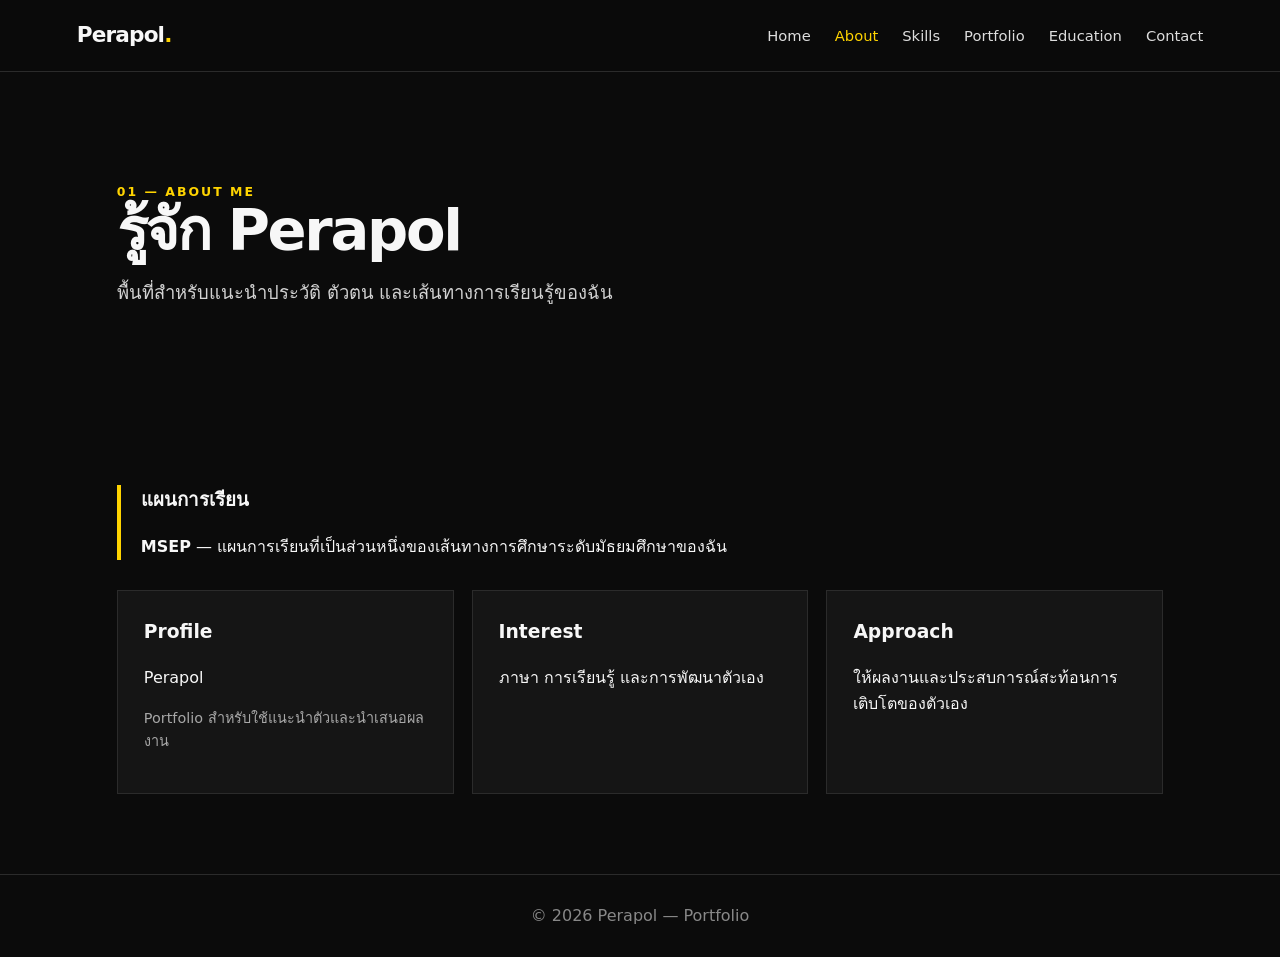
==== about.html @ 195ee894 "Add files via upload" ====
<!doctype html>
<html lang="th">
<head>
<meta charset="utf-8">
<meta name="viewport" content="width=device-width,initial-scale=1">
<title>About — Perapol</title>
<link rel="stylesheet" href="style.css">
</head>
<body>
<header class="nav">
  <a class="brand" href="index.html">Perapol<span>.</span></a>
  <button class="menu" onclick="document.querySelector('.navlinks').classList.toggle('open')">☰</button>
  <nav class="navlinks"><a class="" href="index.html">Home</a>
<a class="active" href="about.html">About</a>
<a class="" href="skills.html">Skills</a>
<a class="" href="portfolio.html">Portfolio</a>
<a class="" href="education.html">Education</a>
<a class="" href="contact.html">Contact</a></nav>
</header>
<main>
<section class="pagehead">
  <div class="kicker">01 — About Me</div>
  <h2>รู้จัก Perapol</h2>
  <p class="lead">พื้นที่สำหรับแนะนำประวัติ ตัวตน และเส้นทางการเรียนรู้ของฉัน</p>
</section>
<section class="section">
  <div class="feature">
    <h3>แผนการเรียน</h3>
    <p><strong>MSEP</strong> — แผนการเรียนที่เป็นส่วนหนึ่งของเส้นทางการศึกษาระดับมัธยมศึกษาของฉัน</p>
  </div>
  <div class="grid" style="margin-top:30px">
    <div class="card"><h3>Profile</h3><p>Perapol</p><p class="meta">Portfolio สำหรับใช้แนะนำตัวและนำเสนอผลงาน</p></div>
    <div class="card"><h3>Interest</h3><p>ภาษา การเรียนรู้ และการพัฒนาตัวเอง</p></div>
    <div class="card"><h3>Approach</h3><p>ให้ผลงานและประสบการณ์สะท้อนการเติบโตของตัวเอง</p></div>
  </div>
</section>
</main>
<footer class="footer">© 2026 Perapol — Portfolio</footer>
<script src="script.js"></script>
</body>
</html>
---- style.css ----
:root{
  --yellow:#ffd400;
  --black:#0b0b0b;
  --dark:#151515;
  --gray:#a7a7a7;
  --white:#f7f7f7;
  --line:#2b2b2b;
}
*{box-sizing:border-box}
html{scroll-behavior:smooth}
body{
  margin:0;
  background:var(--black);
  color:var(--white);
  font-family:Inter,system-ui,-apple-system,BlinkMacSystemFont,"Segoe UI",sans-serif;
  line-height:1.6;
}
a{color:inherit;text-decoration:none}
.nav{
  position:sticky;top:0;z-index:50;
  display:flex;align-items:center;justify-content:space-between;
  padding:18px 6vw;
  background:rgba(11,11,11,.94);
  backdrop-filter:blur(12px);
  border-bottom:1px solid var(--line);
}
.brand{font-weight:900;font-size:1.35rem;letter-spacing:-.04em}
.brand span{color:var(--yellow)}
.navlinks{display:flex;gap:24px;flex-wrap:wrap}
.navlinks a{font-size:.92rem;color:#ddd;transition:.2s}
.navlinks a:hover,.navlinks a.active{color:var(--yellow)}
.menu{display:none;background:none;border:1px solid var(--line);color:white;padding:8px 10px}
.hero,.pagehead{padding:110px 6vw 80px;max-width:1200px;margin:auto}
.hero{min-height:72vh;display:grid;place-items:center}
.kicker{color:var(--yellow);font-weight:800;letter-spacing:.16em;text-transform:uppercase;font-size:.78rem}
h1{font-size:clamp(3rem,9vw,7rem);line-height:.95;margin:16px 0;font-weight:950;letter-spacing:-.065em}
h2{font-size:clamp(2rem,5vw,3.6rem);line-height:1;margin:0 0 18px;letter-spacing:-.04em}
h3{margin-top:0}
.lead{font-size:1.15rem;color:#d2d2d2;max-width:700px}
.btns{display:flex;gap:12px;flex-wrap:wrap;margin-top:30px}
.btn{
  display:inline-flex;padding:12px 18px;border:1px solid var(--yellow);
  font-weight:800;transition:.2s
}
.btn.primary{background:var(--yellow);color:var(--black)}
.btn:hover{transform:translateY(-2px)}
.section{padding:80px 6vw;max-width:1200px;margin:auto}
.grid{display:grid;grid-template-columns:repeat(3,1fr);gap:18px}
.card{
  background:var(--dark);border:1px solid var(--line);padding:26px;
  transition:.2s
}
.card:hover{border-color:#666;transform:translateY(-3px)}
.card strong{color:var(--yellow)}
.meta{color:var(--gray);font-size:.9rem}
.tags{display:flex;gap:8px;flex-wrap:wrap;margin-top:16px}
.tag{border:1px solid #444;padding:5px 9px;font-size:.8rem;color:#ddd}
.feature{border-left:4px solid var(--yellow);padding-left:20px}
.footer{border-top:1px solid var(--line);padding:28px 6vw;color:#888;text-align:center}
.list{display:grid;gap:14px}
.list .item{padding:20px;background:var(--dark);border:1px solid var(--line)}
.number{color:var(--yellow);font-weight:900;margin-right:10px}
@media(max-width:760px){
 .nav{padding:15px 5vw}
 .menu{display:block}
 .navlinks{display:none;position:absolute;left:0;right:0;top:65px;background:var(--black);padding:20px 5vw;border-bottom:1px solid var(--line)}
 .navlinks.open{display:grid}
 .hero,.pagehead{padding:80px 5vw 55px}
 .section{padding:55px 5vw}
 .grid{grid-template-columns:1fr}
}
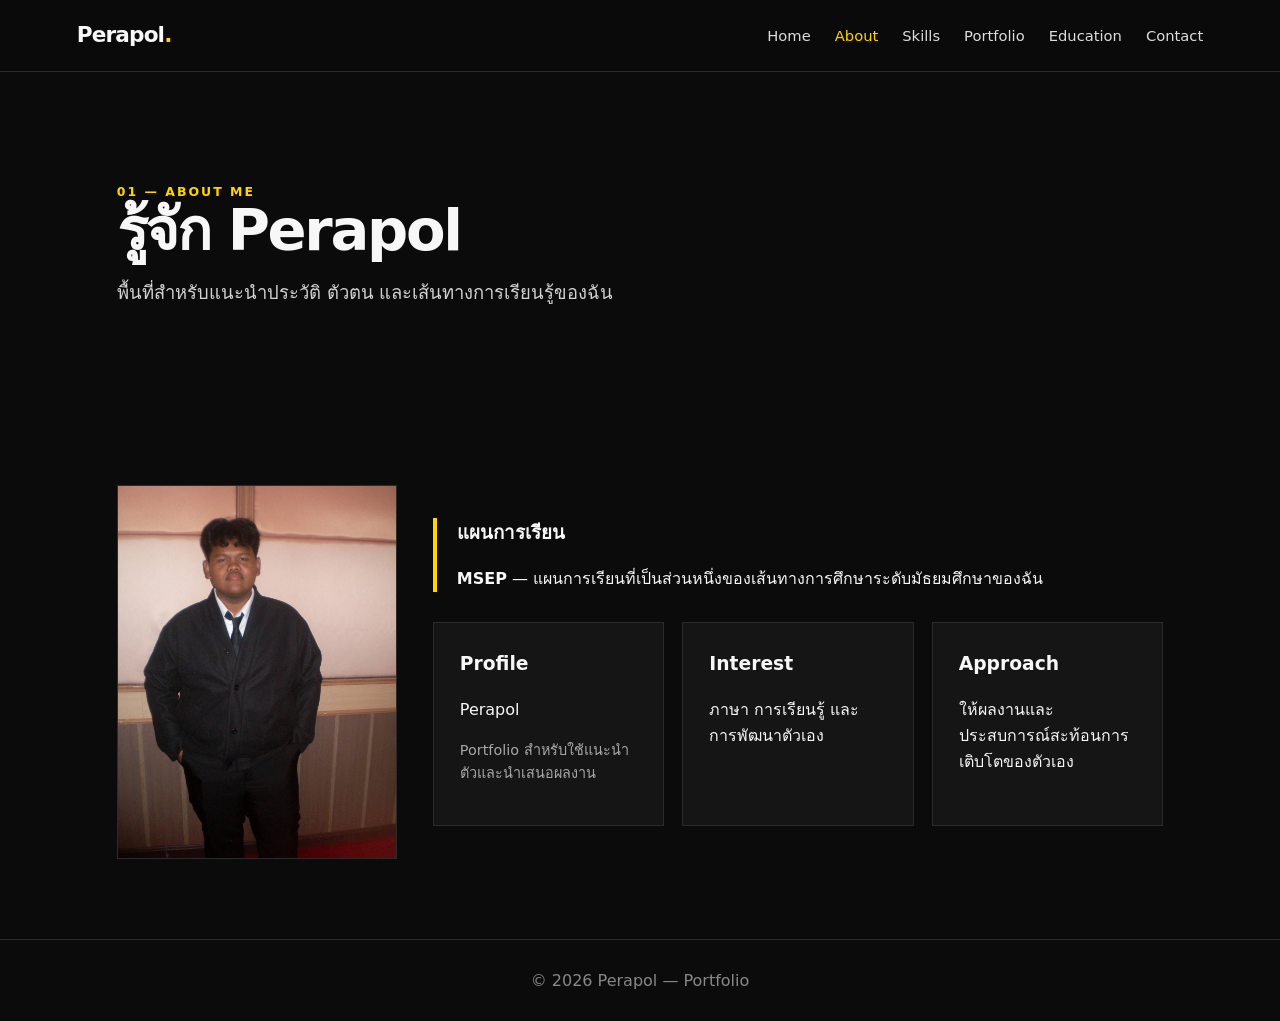
==== commit 7dd216e0: "Add files via upload" ====
--- a/about.html
+++ b/about.html
@@ -1,41 +1,31 @@
 <!doctype html>
 <html lang="th">
 <head>
-<meta charset="utf-8">
-<meta name="viewport" content="width=device-width,initial-scale=1">
-<title>About — Perapol</title>
-<link rel="stylesheet" href="style.css">
+<meta charset="utf-8"><meta name="viewport" content="width=device-width,initial-scale=1">
+<title>About — Perapol</title><link rel="stylesheet" href="style.css">
 </head>
 <body>
 <header class="nav">
-  <a class="brand" href="index.html">Perapol<span>.</span></a>
-  <button class="menu" onclick="document.querySelector('.navlinks').classList.toggle('open')">☰</button>
-  <nav class="navlinks"><a class="" href="index.html">Home</a>
-<a class="active" href="about.html">About</a>
-<a class="" href="skills.html">Skills</a>
-<a class="" href="portfolio.html">Portfolio</a>
-<a class="" href="education.html">Education</a>
-<a class="" href="contact.html">Contact</a></nav>
-</header>
+<a class="brand" href="index.html">Perapol<span>.</span></a>
+<button class="menu" onclick="document.querySelector('.navlinks').classList.toggle('open')">☰</button>
+<nav class="navlinks">
+<a href="index.html">Home</a><a class="active" href="about.html">About</a><a href="skills.html">Skills</a>
+<a href="portfolio.html">Portfolio</a><a href="education.html">Education</a><a href="contact.html">Contact</a>
+</nav></header>
 <main>
-<section class="pagehead">
-  <div class="kicker">01 — About Me</div>
-  <h2>รู้จัก Perapol</h2>
-  <p class="lead">พื้นที่สำหรับแนะนำประวัติ ตัวตน และเส้นทางการเรียนรู้ของฉัน</p>
+<section class="pagehead"><div class="kicker">01 — About Me</div><h2>รู้จัก Perapol</h2>
+<p class="lead">พื้นที่สำหรับแนะนำประวัติ ตัวตน และเส้นทางการเรียนรู้ของฉัน</p></section>
+<section class="section">
+<div class="profile-layout">
+<img class="profile-photo" src="profile.jpg" alt="รูปโปรไฟล์ของ Perapol">
+<div>
+<div class="feature"><h3>แผนการเรียน</h3>
+<p><strong>MSEP</strong> — แผนการเรียนที่เป็นส่วนหนึ่งของเส้นทางการศึกษาระดับมัธยมศึกษาของฉัน</p></div>
+<div class="grid" style="margin-top:30px">
+<div class="card"><h3>Profile</h3><p>Perapol</p><p class="meta">Portfolio สำหรับใช้แนะนำตัวและนำเสนอผลงาน</p></div>
+<div class="card"><h3>Interest</h3><p>ภาษา การเรียนรู้ และการพัฒนาตัวเอง</p></div>
+<div class="card"><h3>Approach</h3><p>ให้ผลงานและประสบการณ์สะท้อนการเติบโตของตัวเอง</p></div>
+</div></div></div>
 </section>
-<section class="section">
-  <div class="feature">
-    <h3>แผนการเรียน</h3>
-    <p><strong>MSEP</strong> — แผนการเรียนที่เป็นส่วนหนึ่งของเส้นทางการศึกษาระดับมัธยมศึกษาของฉัน</p>
-  </div>
-  <div class="grid" style="margin-top:30px">
-    <div class="card"><h3>Profile</h3><p>Perapol</p><p class="meta">Portfolio สำหรับใช้แนะนำตัวและนำเสนอผลงาน</p></div>
-    <div class="card"><h3>Interest</h3><p>ภาษา การเรียนรู้ และการพัฒนาตัวเอง</p></div>
-    <div class="card"><h3>Approach</h3><p>ให้ผลงานและประสบการณ์สะท้อนการเติบโตของตัวเอง</p></div>
-  </div>
-</section>
-</main>
-<footer class="footer">© 2026 Perapol — Portfolio</footer>
-<script src="script.js"></script>
-</body>
-</html>
+</main><footer class="footer">© 2026 Perapol — Portfolio</footer>
+<script src="script.js"></script></body></html>
--- a/style.css
+++ b/style.css
@@ -69,3 +69,11 @@
  .section{padding:55px 5vw}
  .grid{grid-template-columns:1fr}
 }
+
+.profile-layout{display:grid;grid-template-columns:280px 1fr;gap:36px;align-items:center}
+.profile-photo{width:100%;aspect-ratio:3/4;object-fit:cover;border:1px solid var(--line);background:var(--dark)}
+.work-card{overflow:hidden;padding:0}
+.work-image{width:100%;height:260px;object-fit:cover;display:block;background:#222}
+.work-body{padding:24px}
+.work-card:hover .work-image{transform:scale(1.015)}
+@media(max-width:760px){.profile-layout{grid-template-columns:1fr}.profile-photo{max-width:280px}}
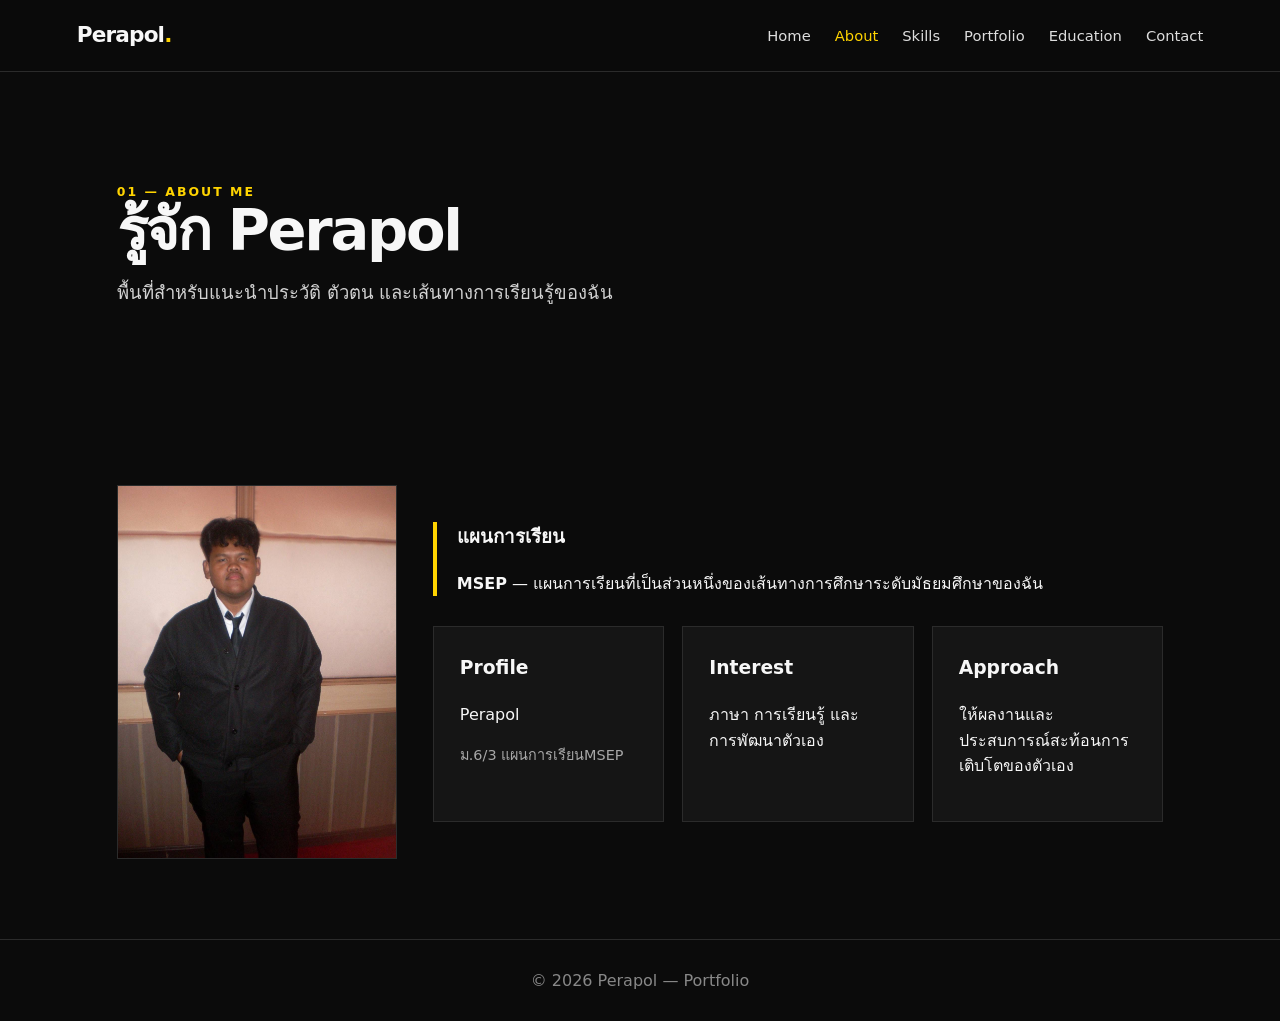
==== commit 62a0ec25: "Update about.html" ====
--- a/about.html
+++ b/about.html
@@ -22,10 +22,10 @@
 <div class="feature"><h3>แผนการเรียน</h3>
 <p><strong>MSEP</strong> — แผนการเรียนที่เป็นส่วนหนึ่งของเส้นทางการศึกษาระดับมัธยมศึกษาของฉัน</p></div>
 <div class="grid" style="margin-top:30px">
-<div class="card"><h3>Profile</h3><p>Perapol</p><p class="meta">Portfolio สำหรับใช้แนะนำตัวและนำเสนอผลงาน</p></div>
+<div class="card"><h3>Profile</h3><p>Perapol</p><p class="meta">ม.6/3 แผนการเรียนMSEP</p></div>
 <div class="card"><h3>Interest</h3><p>ภาษา การเรียนรู้ และการพัฒนาตัวเอง</p></div>
 <div class="card"><h3>Approach</h3><p>ให้ผลงานและประสบการณ์สะท้อนการเติบโตของตัวเอง</p></div>
 </div></div></div>
 </section>
 </main><footer class="footer">© 2026 Perapol — Portfolio</footer>
-<script src="script.js"></script></body></html>+<script src="script.js"></script></body></html>
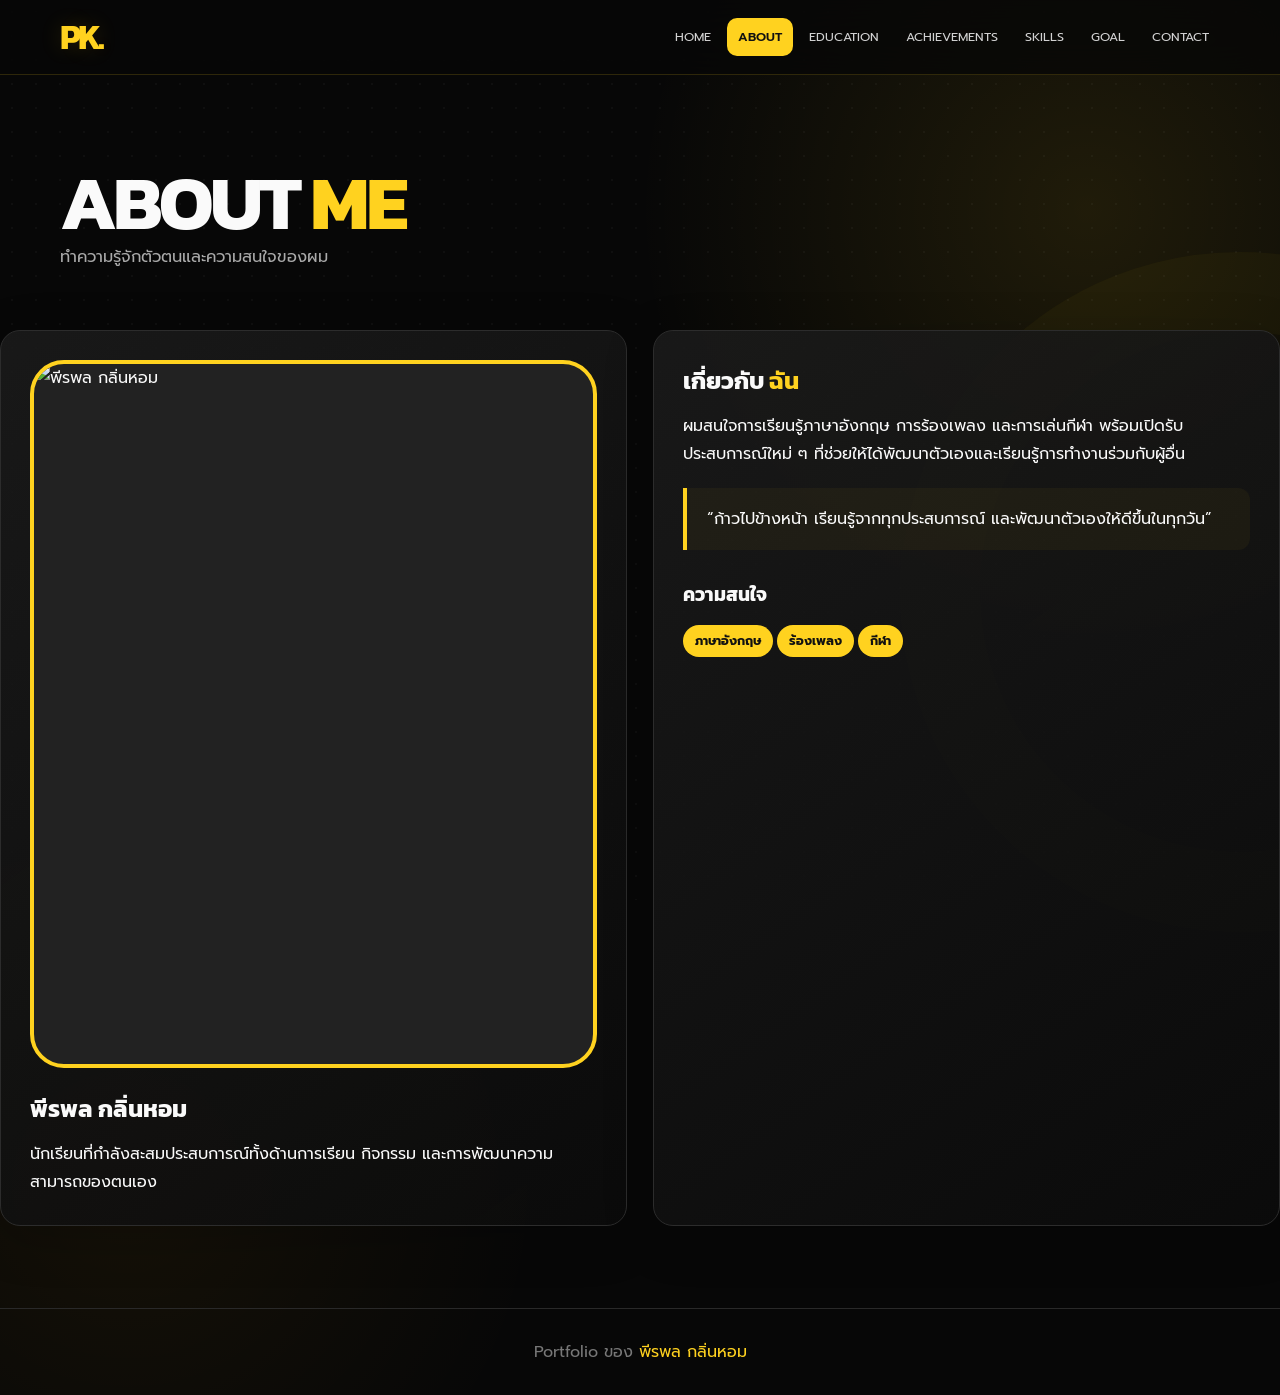
==== commit 962316e9: "Add files via upload" ====
--- a/about.html
+++ b/about.html
@@ -1,31 +1,7 @@
-<!doctype html>
-<html lang="th">
-<head>
-<meta charset="utf-8"><meta name="viewport" content="width=device-width,initial-scale=1">
-<title>About — Perapol</title><link rel="stylesheet" href="style.css">
-</head>
-<body>
-<header class="nav">
-<a class="brand" href="index.html">Perapol<span>.</span></a>
-<button class="menu" onclick="document.querySelector('.navlinks').classList.toggle('open')">☰</button>
-<nav class="navlinks">
-<a href="index.html">Home</a><a class="active" href="about.html">About</a><a href="skills.html">Skills</a>
-<a href="portfolio.html">Portfolio</a><a href="education.html">Education</a><a href="contact.html">Contact</a>
-</nav></header>
-<main>
-<section class="pagehead"><div class="kicker">01 — About Me</div><h2>รู้จัก Perapol</h2>
-<p class="lead">พื้นที่สำหรับแนะนำประวัติ ตัวตน และเส้นทางการเรียนรู้ของฉัน</p></section>
-<section class="section">
-<div class="profile-layout">
-<img class="profile-photo" src="profile.jpg" alt="รูปโปรไฟล์ของ Perapol">
-<div>
-<div class="feature"><h3>แผนการเรียน</h3>
-<p><strong>MSEP</strong> — แผนการเรียนที่เป็นส่วนหนึ่งของเส้นทางการศึกษาระดับมัธยมศึกษาของฉัน</p></div>
-<div class="grid" style="margin-top:30px">
-<div class="card"><h3>Profile</h3><p>Perapol</p><p class="meta">ม.6/3 แผนการเรียนMSEP</p></div>
-<div class="card"><h3>Interest</h3><p>ภาษา การเรียนรู้ และการพัฒนาตัวเอง</p></div>
-<div class="card"><h3>Approach</h3><p>ให้ผลงานและประสบการณ์สะท้อนการเติบโตของตัวเอง</p></div>
-</div></div></div>
-</section>
-</main><footer class="footer">© 2026 Perapol — Portfolio</footer>
-<script src="script.js"></script></body></html>
+<!doctype html><html lang="th"><head><meta charset="utf-8"><meta name="viewport" content="width=device-width,initial-scale=1"><title>About Me | พีรพล กลิ่นหอม</title><link rel="stylesheet" href="style.css"></head><body>
+<header><div class="container nav"><a class="logo" href="index.html">PK.</a><nav class="navlinks"><a href="index.html">HOME</a><a href="about.html">ABOUT</a><a href="education.html">EDUCATION</a><a href="achievements.html">ACHIEVEMENTS</a><a href="skills.html">SKILLS</a><a href="goal.html">GOAL</a><a href="contact.html">CONTACT</a></nav></div></header>
+<main><div class="container page-head"><h1>ABOUT <span>ME</span></h1><p>ทำความรู้จักตัวตนและความสนใจของผม</p></div><section class="section"><div class="grid2">
+<div class="card"><img class="profile" style="width:100%;aspect-ratio:4/5;box-shadow:none" src="assets/profile.jpg" alt="พีรพล กลิ่นหอม"><h2 style="margin-top:20px">พีรพล กลิ่นหอม</h2><p>นักเรียนที่กำลังสะสมประสบการณ์ทั้งด้านการเรียน กิจกรรม และการพัฒนาความสามารถของตนเอง</p></div>
+<div class="card"><h2>เกี่ยวกับ <span>ฉัน</span></h2><p>ผมสนใจการเรียนรู้ภาษาอังกฤษ การร้องเพลง และการเล่นกีฬา พร้อมเปิดรับประสบการณ์ใหม่ ๆ ที่ช่วยให้ได้พัฒนาตัวเองและเรียนรู้การทำงานร่วมกับผู้อื่น</p>
+<div class="quote">“ก้าวไปข้างหน้า เรียนรู้จากทุกประสบการณ์ และพัฒนาตัวเองให้ดีขึ้นในทุกวัน”</div><h3 style="margin-top:28px">ความสนใจ</h3><span class="tag">ภาษาอังกฤษ</span><span class="tag">ร้องเพลง</span><span class="tag">กีฬา</span></div>
+</div></section></main><footer>Portfolio ของ <span>พีรพล กลิ่นหอม</span></footer><script src="script.js"></script></body></html>
--- a/style.css
+++ b/style.css
@@ -1,79 +1,205 @@
+
+@import url('https://fonts.googleapis.com/css2?family=Kanit:wght@300;400;500;600;700&family=Prompt:wght@300;400;500;600;700&display=swap');
+
 :root{
-  --yellow:#ffd400;
-  --black:#0b0b0b;
-  --dark:#151515;
-  --gray:#a7a7a7;
-  --white:#f7f7f7;
-  --line:#2b2b2b;
-}
-*{box-sizing:border-box}
+  --yellow:#ffd21f;
+  --yellow2:#ffb300;
+  --black:#070707;
+  --black2:#0c0c0c;
+  --panel:rgba(22,22,22,.82);
+  --panel2:#141414;
+  --white:#fafafa;
+  --muted:#aaa;
+  --line:rgba(255,210,31,.24);
+  --shadow:0 22px 70px rgba(0,0,0,.45);
+}
+*{box-sizing:border-box;margin:0;padding:0}
 html{scroll-behavior:smooth}
 body{
-  margin:0;
-  background:var(--black);
+  background:
+    radial-gradient(circle at 85% 15%,rgba(255,210,31,.10),transparent 28%),
+    radial-gradient(circle at 10% 85%,rgba(255,179,0,.06),transparent 25%),
+    var(--black);
   color:var(--white);
-  font-family:Inter,system-ui,-apple-system,BlinkMacSystemFont,"Segoe UI",sans-serif;
-  line-height:1.6;
+  font-family:'Prompt',sans-serif;
+  line-height:1.75;
+  min-height:100vh;
+  overflow-x:hidden;
+}
+body:before{
+  content:"";position:fixed;inset:0;pointer-events:none;opacity:.035;
+  background-image:radial-gradient(#fff 1px,transparent 1px);
+  background-size:24px 24px;z-index:-1;
+}
+body:after{
+  content:"";position:fixed;width:520px;height:520px;right:-300px;top:28%;
+  border:80px solid rgba(255,210,31,.035);border-radius:50%;
+  pointer-events:none;z-index:-1;
 }
 a{color:inherit;text-decoration:none}
-.nav{
+img{max-width:100%;display:block}
+.container{width:min(1160px,92%);margin:auto}
+
+header{
   position:sticky;top:0;z-index:50;
-  display:flex;align-items:center;justify-content:space-between;
-  padding:18px 6vw;
-  background:rgba(11,11,11,.94);
-  backdrop-filter:blur(12px);
-  border-bottom:1px solid var(--line);
-}
-.brand{font-weight:900;font-size:1.35rem;letter-spacing:-.04em}
-.brand span{color:var(--yellow)}
-.navlinks{display:flex;gap:24px;flex-wrap:wrap}
-.navlinks a{font-size:.92rem;color:#ddd;transition:.2s}
-.navlinks a:hover,.navlinks a.active{color:var(--yellow)}
-.menu{display:none;background:none;border:1px solid var(--line);color:white;padding:8px 10px}
-.hero,.pagehead{padding:110px 6vw 80px;max-width:1200px;margin:auto}
-.hero{min-height:72vh;display:grid;place-items:center}
-.kicker{color:var(--yellow);font-weight:800;letter-spacing:.16em;text-transform:uppercase;font-size:.78rem}
-h1{font-size:clamp(3rem,9vw,7rem);line-height:.95;margin:16px 0;font-weight:950;letter-spacing:-.065em}
-h2{font-size:clamp(2rem,5vw,3.6rem);line-height:1;margin:0 0 18px;letter-spacing:-.04em}
-h3{margin-top:0}
-.lead{font-size:1.15rem;color:#d2d2d2;max-width:700px}
-.btns{display:flex;gap:12px;flex-wrap:wrap;margin-top:30px}
+  background:rgba(7,7,7,.78);
+  backdrop-filter:blur(18px);
+  border-bottom:1px solid rgba(255,210,31,.16)
+}
+.nav{min-height:74px;display:flex;align-items:center;justify-content:space-between;gap:24px}
+.logo{
+  font-family:'Kanit';font-size:2.1rem;font-weight:700;color:var(--yellow);
+  letter-spacing:-3px;text-shadow:0 0 22px rgba(255,210,31,.15)
+}
+.navlinks{display:flex;gap:5px;flex-wrap:wrap;justify-content:flex-end}
+.navlinks a{
+  position:relative;padding:8px 11px;border-radius:10px;font-size:.78rem;
+  color:#d2d2d2;transition:.25s
+}
+.navlinks a:after{
+  content:"";position:absolute;left:11px;right:11px;bottom:4px;height:2px;
+  background:var(--yellow);transform:scaleX(0);transform-origin:center;transition:.25s
+}
+.navlinks a:hover,.navlinks a.active{color:#111;background:var(--yellow);font-weight:600}
+.navlinks a:hover:after,.navlinks a.active:after{display:none}
+
+main{min-height:calc(100vh - 74px)}
+.hero{padding:95px 0 70px;position:relative;overflow:hidden}
+.hero:before{
+  content:"";position:absolute;left:-150px;top:90px;width:330px;height:330px;
+  background:var(--yellow);filter:blur(120px);opacity:.07
+}
+.hero-grid{display:grid;grid-template-columns:1.05fr .95fr;gap:70px;align-items:center}
+.kicker{
+  display:inline-flex;align-items:center;gap:10px;color:var(--yellow);
+  font-weight:600;letter-spacing:2px;font-size:.88rem
+}
+.kicker:before{content:"";width:38px;height:2px;background:var(--yellow)}
+h1{
+  font-family:'Kanit';font-size:clamp(3.5rem,8vw,7rem);line-height:.94;
+  margin:16px 0 25px;letter-spacing:-4px
+}
+h1 span,.accent{color:var(--yellow)}
+.lead{font-size:1.08rem;color:#d2d2d2;max-width:650px}
+.btns{display:flex;gap:12px;flex-wrap:wrap;margin-top:31px}
 .btn{
-  display:inline-flex;padding:12px 18px;border:1px solid var(--yellow);
-  font-weight:800;transition:.2s
-}
-.btn.primary{background:var(--yellow);color:var(--black)}
-.btn:hover{transform:translateY(-2px)}
-.section{padding:80px 6vw;max-width:1200px;margin:auto}
-.grid{display:grid;grid-template-columns:repeat(3,1fr);gap:18px}
+  display:inline-flex;align-items:center;justify-content:center;
+  border:1px solid var(--yellow);padding:11px 20px;border-radius:11px;
+  font-weight:600;transition:.25s
+}
+.btn.primary{background:var(--yellow);color:#111;box-shadow:0 10px 30px rgba(255,210,31,.12)}
+.btn:hover{transform:translateY(-3px);box-shadow:0 14px 34px rgba(255,210,31,.12)}
+
+.profile-wrap{position:relative;justify-self:center;animation:float 5s ease-in-out infinite}
+.profile{
+  width:min(405px,78vw);aspect-ratio:1/1;object-fit:cover;border-radius:34px;
+  border:4px solid var(--yellow);box-shadow:18px 18px 0 var(--yellow2),var(--shadow);
+  object-position:center top;background:#222
+}
+.tape{
+  position:absolute;width:115px;height:30px;background:var(--yellow);opacity:.9;
+  transform:rotate(-10deg);left:-25px;top:22px;z-index:2
+}
+.profile-wrap:after{
+  content:"PORTFOLIO";position:absolute;right:-28px;bottom:12px;
+  font-family:'Kanit';font-size:.8rem;letter-spacing:3px;color:#111;
+  background:var(--yellow);padding:7px 12px;transform:rotate(-7deg)
+}
+@keyframes float{50%{transform:translateY(-8px)}}
+
+.quick{display:grid;grid-template-columns:repeat(4,1fr);gap:15px;margin:12px 0 78px}
+.quick a{
+  position:relative;background:linear-gradient(145deg,rgba(28,28,28,.9),rgba(13,13,13,.9));
+  border:1px solid #2b2b2b;padding:21px;border-radius:16px;text-align:center;
+  transition:.25s;overflow:hidden
+}
+.quick a:before{content:"";position:absolute;inset:0;background:linear-gradient(120deg,transparent,rgba(255,210,31,.07),transparent);transform:translateX(-100%);transition:.5s}
+.quick a:hover{border-color:var(--yellow);transform:translateY(-5px)}
+.quick a:hover:before{transform:translateX(100%)}
+.quick strong{display:block;color:var(--yellow);font-family:'Kanit';font-size:1.55rem}
+
+.page-head{padding:75px 0 38px}
+.page-head h1{font-size:clamp(3rem,6vw,5.5rem);margin-bottom:5px}
+.page-head p{color:var(--muted);font-size:1.02rem}
+
+.section{padding:20px 0 82px}
+.grid2{display:grid;grid-template-columns:1fr 1fr;gap:26px}
 .card{
-  background:var(--dark);border:1px solid var(--line);padding:26px;
-  transition:.2s
-}
-.card:hover{border-color:#666;transform:translateY(-3px)}
-.card strong{color:var(--yellow)}
-.meta{color:var(--gray);font-size:.9rem}
-.tags{display:flex;gap:8px;flex-wrap:wrap;margin-top:16px}
-.tag{border:1px solid #444;padding:5px 9px;font-size:.8rem;color:#ddd}
-.feature{border-left:4px solid var(--yellow);padding-left:20px}
-.footer{border-top:1px solid var(--line);padding:28px 6vw;color:#888;text-align:center}
-.list{display:grid;gap:14px}
-.list .item{padding:20px;background:var(--dark);border:1px solid var(--line)}
-.number{color:var(--yellow);font-weight:900;margin-right:10px}
-@media(max-width:760px){
- .nav{padding:15px 5vw}
- .menu{display:block}
- .navlinks{display:none;position:absolute;left:0;right:0;top:65px;background:var(--black);padding:20px 5vw;border-bottom:1px solid var(--line)}
- .navlinks.open{display:grid}
- .hero,.pagehead{padding:80px 5vw 55px}
- .section{padding:55px 5vw}
- .grid{grid-template-columns:1fr}
-}
-
-.profile-layout{display:grid;grid-template-columns:280px 1fr;gap:36px;align-items:center}
-.profile-photo{width:100%;aspect-ratio:3/4;object-fit:cover;border:1px solid var(--line);background:var(--dark)}
-.work-card{overflow:hidden;padding:0}
-.work-image{width:100%;height:260px;object-fit:cover;display:block;background:#222}
-.work-body{padding:24px}
-.work-card:hover .work-image{transform:scale(1.015)}
-@media(max-width:760px){.profile-layout{grid-template-columns:1fr}.profile-photo{max-width:280px}}
+  background:linear-gradient(145deg,rgba(27,27,27,.9),rgba(12,12,12,.88));
+  border:1px solid #2c2c2c;border-radius:20px;padding:29px;
+  box-shadow:0 12px 50px rgba(0,0,0,.22);transition:.25s
+}
+.card:hover{border-color:rgba(255,210,31,.65);transform:translateY(-3px)}
+.card h2,.card h3{font-family:'Kanit';margin-bottom:10px}
+.card h2 span,.card h3 span{color:var(--yellow)}
+.quote{
+  border-left:4px solid var(--yellow);padding:17px 20px;background:rgba(255,210,31,.045);
+  margin-top:20px;border-radius:0 12px 12px 0
+}
+.school{
+  border-radius:16px;border:2px solid var(--yellow);width:100%;
+  max-height:480px;object-fit:cover;box-shadow:0 18px 55px rgba(0,0,0,.35)
+}
+.tag{
+  display:inline-block;background:var(--yellow);color:#111;font-weight:700;
+  padding:5px 12px;border-radius:999px;margin:5px 4px 5px 0;font-size:.78rem
+}
+.timeline{position:relative;padding-left:30px}
+.timeline:before{content:"";position:absolute;left:7px;top:0;bottom:0;width:2px;background:var(--yellow)}
+.timeline-item{position:relative;margin-bottom:26px}
+.timeline-item:before{content:"";position:absolute;left:-29px;top:8px;width:12px;height:12px;background:var(--yellow);border-radius:50%;box-shadow:0 0 0 6px rgba(255,210,31,.08)}
+
+.achievement{
+  display:grid;grid-template-columns:370px 1fr;gap:31px;align-items:center;
+  margin-bottom:25px
+}
+.cert{
+  width:100%;aspect-ratio:1.5/1;object-fit:cover;border-radius:14px;
+  border:2px solid rgba(255,210,31,.75);cursor:zoom-in;
+  transition:.3s;box-shadow:0 16px 40px rgba(0,0,0,.35)
+}
+.cert:hover{transform:scale(1.015);box-shadow:0 20px 55px rgba(0,0,0,.5)}
+.achievement h2{font-family:'Kanit';font-size:1.7rem}
+.achievement ul{padding-left:20px;color:#ddd;margin-top:9px}
+
+.skills{display:grid;grid-template-columns:repeat(3,1fr);gap:20px}
+.skill{min-height:300px;position:relative;overflow:hidden}
+.skill:after{
+  content:"";position:absolute;right:-60px;bottom:-75px;width:170px;height:170px;
+  border:35px solid rgba(255,210,31,.06);border-radius:50%
+}
+.skill-icon{
+  width:58px;height:58px;border:1px solid var(--yellow);border-radius:15px;
+  display:grid;place-items:center;font-size:1.9rem;color:var(--yellow);margin-bottom:20px
+}
+.skill h2{font-size:1.5rem}
+
+.goal{position:relative;overflow:hidden;padding:45px}
+.goal:after{
+  content:"GOAL";position:absolute;right:-20px;bottom:-45px;font-family:'Kanit';
+  font-size:10rem;color:rgba(255,210,31,.045);font-weight:700;line-height:1
+}
+.goal h2{font-size:clamp(2rem,4vw,3.2rem);max-width:800px}
+.goal p{font-size:1.1rem;max-width:820px}
+
+footer{border-top:1px solid #292929;padding:29px 0;color:#777;text-align:center}
+footer span{color:var(--yellow)}
+
+@media(max-width:850px){
+ .hero-grid,.grid2,.achievement{grid-template-columns:1fr}
+ .quick{grid-template-columns:repeat(2,1fr)}
+ .skills{grid-template-columns:1fr}
+ .profile-wrap{order:-1}
+ .nav{align-items:flex-start;padding:12px 0}
+ .navlinks{gap:3px}
+ .navlinks a{font-size:.72rem;padding:6px 7px}
+ .achievement{gap:20px}
+}
+@media(max-width:520px){
+ h1{font-size:3.35rem;letter-spacing:-2px}
+ .hero{padding-top:52px}
+ .quick{grid-template-columns:1fr}
+ .card{padding:21px}
+ .goal{padding:28px}
+ .profile{box-shadow:10px 10px 0 var(--yellow2),var(--shadow)}
+}
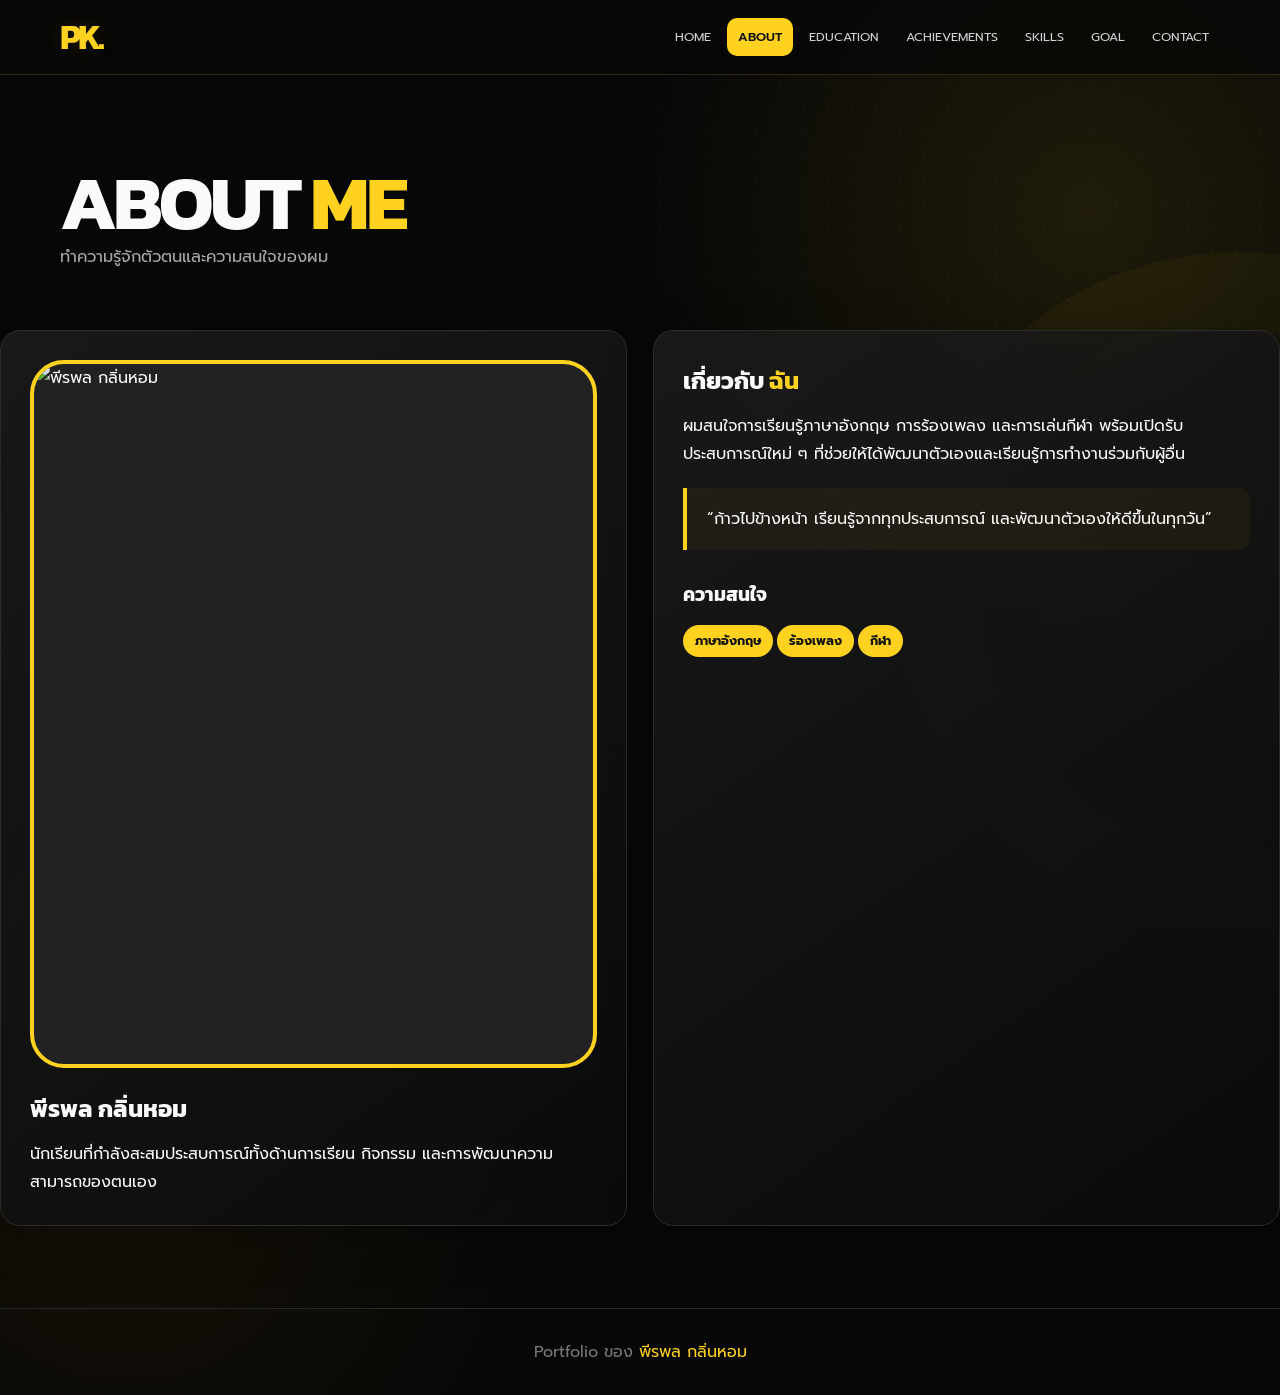
==== commit e691121f: "Update about.html" ====
--- a/about.html
+++ b/about.html
@@ -4,4 +4,4 @@
 <div class="card"><img class="profile" style="width:100%;aspect-ratio:4/5;box-shadow:none" src="assets/profile.jpg" alt="พีรพล กลิ่นหอม"><h2 style="margin-top:20px">พีรพล กลิ่นหอม</h2><p>นักเรียนที่กำลังสะสมประสบการณ์ทั้งด้านการเรียน กิจกรรม และการพัฒนาความสามารถของตนเอง</p></div>
 <div class="card"><h2>เกี่ยวกับ <span>ฉัน</span></h2><p>ผมสนใจการเรียนรู้ภาษาอังกฤษ การร้องเพลง และการเล่นกีฬา พร้อมเปิดรับประสบการณ์ใหม่ ๆ ที่ช่วยให้ได้พัฒนาตัวเองและเรียนรู้การทำงานร่วมกับผู้อื่น</p>
 <div class="quote">“ก้าวไปข้างหน้า เรียนรู้จากทุกประสบการณ์ และพัฒนาตัวเองให้ดีขึ้นในทุกวัน”</div><h3 style="margin-top:28px">ความสนใจ</h3><span class="tag">ภาษาอังกฤษ</span><span class="tag">ร้องเพลง</span><span class="tag">กีฬา</span></div>
-</div></section></main><footer>Portfolio ของ <span>พีรพล กลิ่นหอม</span></footer><script src="script.js"></script></body></html>+</div></section></main><footer>Portfolio ของ <span>พีรพล กลิ่นหอม</span></footer><script src="script.js"></script></body></html>
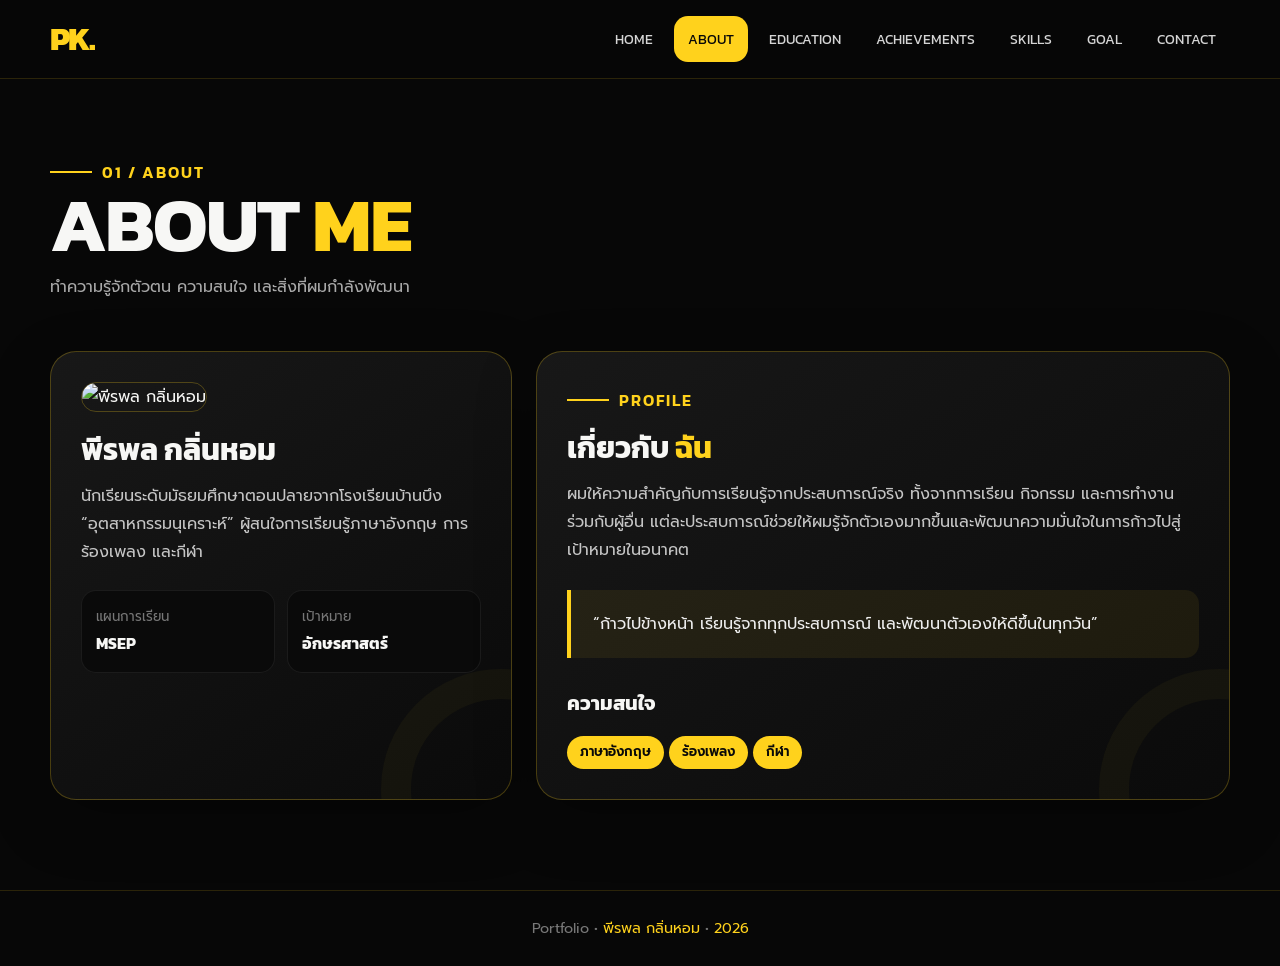
==== commit d0093364: "Add files via upload" ====
--- a/about.html
+++ b/about.html
@@ -1,7 +1 @@
-<!doctype html><html lang="th"><head><meta charset="utf-8"><meta name="viewport" content="width=device-width,initial-scale=1"><title>About Me | พีรพล กลิ่นหอม</title><link rel="stylesheet" href="style.css"></head><body>
-<header><div class="container nav"><a class="logo" href="index.html">PK.</a><nav class="navlinks"><a href="index.html">HOME</a><a href="about.html">ABOUT</a><a href="education.html">EDUCATION</a><a href="achievements.html">ACHIEVEMENTS</a><a href="skills.html">SKILLS</a><a href="goal.html">GOAL</a><a href="contact.html">CONTACT</a></nav></div></header>
-<main><div class="container page-head"><h1>ABOUT <span>ME</span></h1><p>ทำความรู้จักตัวตนและความสนใจของผม</p></div><section class="section"><div class="grid2">
-<div class="card"><img class="profile" style="width:100%;aspect-ratio:4/5;box-shadow:none" src="assets/profile.jpg" alt="พีรพล กลิ่นหอม"><h2 style="margin-top:20px">พีรพล กลิ่นหอม</h2><p>นักเรียนที่กำลังสะสมประสบการณ์ทั้งด้านการเรียน กิจกรรม และการพัฒนาความสามารถของตนเอง</p></div>
-<div class="card"><h2>เกี่ยวกับ <span>ฉัน</span></h2><p>ผมสนใจการเรียนรู้ภาษาอังกฤษ การร้องเพลง และการเล่นกีฬา พร้อมเปิดรับประสบการณ์ใหม่ ๆ ที่ช่วยให้ได้พัฒนาตัวเองและเรียนรู้การทำงานร่วมกับผู้อื่น</p>
-<div class="quote">“ก้าวไปข้างหน้า เรียนรู้จากทุกประสบการณ์ และพัฒนาตัวเองให้ดีขึ้นในทุกวัน”</div><h3 style="margin-top:28px">ความสนใจ</h3><span class="tag">ภาษาอังกฤษ</span><span class="tag">ร้องเพลง</span><span class="tag">กีฬา</span></div>
-</div></section></main><footer>Portfolio ของ <span>พีรพล กลิ่นหอม</span></footer><script src="script.js"></script></body></html>
+<!doctype html><html lang="th"><head><meta charset="utf-8"><meta name="viewport" content="width=device-width,initial-scale=1"><meta name="description" content="Portfolio ของ พีรพล กลิ่นหอม"><title>About Me | พีรพล กลิ่นหอม</title><link rel="stylesheet" href="style.css"></head><body><header><div class="container nav"><a class="logo" href="index.html">PK.</a><button class="menu" aria-label="เปิดเมนู">☰</button><nav class="navlinks"><a href="index.html">HOME</a><a href="about.html">ABOUT</a><a href="education.html">EDUCATION</a><a href="achievements.html">ACHIEVEMENTS</a><a href="skills.html">SKILLS</a><a href="goal.html">GOAL</a><a href="contact.html">CONTACT</a></nav></div></header><main><div class="container page-head"><div class="eyebrow">01 / ABOUT</div><h1>ABOUT <span>ME</span></h1><p>ทำความรู้จักตัวตน ความสนใจ และสิ่งที่ผมกำลังพัฒนา</p></div><section class="section"><div class="container grid2"><div class="card"><img class="about-photo" src="assets/profile.jpg" alt="พีรพล กลิ่นหอม"><h2>พีรพล กลิ่นหอม</h2><p>นักเรียนระดับมัธยมศึกษาตอนปลายจากโรงเรียนบ้านบึง “อุตสาหกรรมนุเคราะห์” ผู้สนใจการเรียนรู้ภาษาอังกฤษ การร้องเพลง และกีฬา</p><div class="facts"><div class="fact"><small>แผนการเรียน</small><b>MSEP</b></div><div class="fact"><small>เป้าหมาย</small><b>อักษรศาสตร์</b></div></div></div><div class="card"><div class="eyebrow">PROFILE</div><h2 style="margin-top:16px">เกี่ยวกับ <span>ฉัน</span></h2><p>ผมให้ความสำคัญกับการเรียนรู้จากประสบการณ์จริง ทั้งจากการเรียน กิจกรรม และการทำงานร่วมกับผู้อื่น แต่ละประสบการณ์ช่วยให้ผมรู้จักตัวเองมากขึ้นและพัฒนาความมั่นใจในการก้าวไปสู่เป้าหมายในอนาคต</p><div class="quote">“ก้าวไปข้างหน้า เรียนรู้จากทุกประสบการณ์ และพัฒนาตัวเองให้ดีขึ้นในทุกวัน”</div><h3 style="margin-top:28px">ความสนใจ</h3><span class="tag">ภาษาอังกฤษ</span><span class="tag">ร้องเพลง</span><span class="tag">กีฬา</span></div></div></section></main><footer><div class="container">Portfolio • <span>พีรพล กลิ่นหอม</span> • <span class="year"></span></div></footer><script src="script.js"></script></body></html>
--- a/style.css
+++ b/style.css
@@ -1,205 +1,17 @@
-
-@import url('https://fonts.googleapis.com/css2?family=Kanit:wght@300;400;500;600;700&family=Prompt:wght@300;400;500;600;700&display=swap');
-
-:root{
-  --yellow:#ffd21f;
-  --yellow2:#ffb300;
-  --black:#070707;
-  --black2:#0c0c0c;
-  --panel:rgba(22,22,22,.82);
-  --panel2:#141414;
-  --white:#fafafa;
-  --muted:#aaa;
-  --line:rgba(255,210,31,.24);
-  --shadow:0 22px 70px rgba(0,0,0,.45);
-}
-*{box-sizing:border-box;margin:0;padding:0}
-html{scroll-behavior:smooth}
-body{
-  background:
-    radial-gradient(circle at 85% 15%,rgba(255,210,31,.10),transparent 28%),
-    radial-gradient(circle at 10% 85%,rgba(255,179,0,.06),transparent 25%),
-    var(--black);
-  color:var(--white);
-  font-family:'Prompt',sans-serif;
-  line-height:1.75;
-  min-height:100vh;
-  overflow-x:hidden;
-}
-body:before{
-  content:"";position:fixed;inset:0;pointer-events:none;opacity:.035;
-  background-image:radial-gradient(#fff 1px,transparent 1px);
-  background-size:24px 24px;z-index:-1;
-}
-body:after{
-  content:"";position:fixed;width:520px;height:520px;right:-300px;top:28%;
-  border:80px solid rgba(255,210,31,.035);border-radius:50%;
-  pointer-events:none;z-index:-1;
-}
-a{color:inherit;text-decoration:none}
-img{max-width:100%;display:block}
-.container{width:min(1160px,92%);margin:auto}
-
-header{
-  position:sticky;top:0;z-index:50;
-  background:rgba(7,7,7,.78);
-  backdrop-filter:blur(18px);
-  border-bottom:1px solid rgba(255,210,31,.16)
-}
-.nav{min-height:74px;display:flex;align-items:center;justify-content:space-between;gap:24px}
-.logo{
-  font-family:'Kanit';font-size:2.1rem;font-weight:700;color:var(--yellow);
-  letter-spacing:-3px;text-shadow:0 0 22px rgba(255,210,31,.15)
-}
-.navlinks{display:flex;gap:5px;flex-wrap:wrap;justify-content:flex-end}
-.navlinks a{
-  position:relative;padding:8px 11px;border-radius:10px;font-size:.78rem;
-  color:#d2d2d2;transition:.25s
-}
-.navlinks a:after{
-  content:"";position:absolute;left:11px;right:11px;bottom:4px;height:2px;
-  background:var(--yellow);transform:scaleX(0);transform-origin:center;transition:.25s
-}
-.navlinks a:hover,.navlinks a.active{color:#111;background:var(--yellow);font-weight:600}
-.navlinks a:hover:after,.navlinks a.active:after{display:none}
-
-main{min-height:calc(100vh - 74px)}
-.hero{padding:95px 0 70px;position:relative;overflow:hidden}
-.hero:before{
-  content:"";position:absolute;left:-150px;top:90px;width:330px;height:330px;
-  background:var(--yellow);filter:blur(120px);opacity:.07
-}
-.hero-grid{display:grid;grid-template-columns:1.05fr .95fr;gap:70px;align-items:center}
-.kicker{
-  display:inline-flex;align-items:center;gap:10px;color:var(--yellow);
-  font-weight:600;letter-spacing:2px;font-size:.88rem
-}
-.kicker:before{content:"";width:38px;height:2px;background:var(--yellow)}
-h1{
-  font-family:'Kanit';font-size:clamp(3.5rem,8vw,7rem);line-height:.94;
-  margin:16px 0 25px;letter-spacing:-4px
-}
-h1 span,.accent{color:var(--yellow)}
-.lead{font-size:1.08rem;color:#d2d2d2;max-width:650px}
-.btns{display:flex;gap:12px;flex-wrap:wrap;margin-top:31px}
-.btn{
-  display:inline-flex;align-items:center;justify-content:center;
-  border:1px solid var(--yellow);padding:11px 20px;border-radius:11px;
-  font-weight:600;transition:.25s
-}
-.btn.primary{background:var(--yellow);color:#111;box-shadow:0 10px 30px rgba(255,210,31,.12)}
-.btn:hover{transform:translateY(-3px);box-shadow:0 14px 34px rgba(255,210,31,.12)}
-
-.profile-wrap{position:relative;justify-self:center;animation:float 5s ease-in-out infinite}
-.profile{
-  width:min(405px,78vw);aspect-ratio:1/1;object-fit:cover;border-radius:34px;
-  border:4px solid var(--yellow);box-shadow:18px 18px 0 var(--yellow2),var(--shadow);
-  object-position:center top;background:#222
-}
-.tape{
-  position:absolute;width:115px;height:30px;background:var(--yellow);opacity:.9;
-  transform:rotate(-10deg);left:-25px;top:22px;z-index:2
-}
-.profile-wrap:after{
-  content:"PORTFOLIO";position:absolute;right:-28px;bottom:12px;
-  font-family:'Kanit';font-size:.8rem;letter-spacing:3px;color:#111;
-  background:var(--yellow);padding:7px 12px;transform:rotate(-7deg)
-}
-@keyframes float{50%{transform:translateY(-8px)}}
-
-.quick{display:grid;grid-template-columns:repeat(4,1fr);gap:15px;margin:12px 0 78px}
-.quick a{
-  position:relative;background:linear-gradient(145deg,rgba(28,28,28,.9),rgba(13,13,13,.9));
-  border:1px solid #2b2b2b;padding:21px;border-radius:16px;text-align:center;
-  transition:.25s;overflow:hidden
-}
-.quick a:before{content:"";position:absolute;inset:0;background:linear-gradient(120deg,transparent,rgba(255,210,31,.07),transparent);transform:translateX(-100%);transition:.5s}
-.quick a:hover{border-color:var(--yellow);transform:translateY(-5px)}
-.quick a:hover:before{transform:translateX(100%)}
-.quick strong{display:block;color:var(--yellow);font-family:'Kanit';font-size:1.55rem}
-
-.page-head{padding:75px 0 38px}
-.page-head h1{font-size:clamp(3rem,6vw,5.5rem);margin-bottom:5px}
-.page-head p{color:var(--muted);font-size:1.02rem}
-
-.section{padding:20px 0 82px}
-.grid2{display:grid;grid-template-columns:1fr 1fr;gap:26px}
-.card{
-  background:linear-gradient(145deg,rgba(27,27,27,.9),rgba(12,12,12,.88));
-  border:1px solid #2c2c2c;border-radius:20px;padding:29px;
-  box-shadow:0 12px 50px rgba(0,0,0,.22);transition:.25s
-}
-.card:hover{border-color:rgba(255,210,31,.65);transform:translateY(-3px)}
-.card h2,.card h3{font-family:'Kanit';margin-bottom:10px}
-.card h2 span,.card h3 span{color:var(--yellow)}
-.quote{
-  border-left:4px solid var(--yellow);padding:17px 20px;background:rgba(255,210,31,.045);
-  margin-top:20px;border-radius:0 12px 12px 0
-}
-.school{
-  border-radius:16px;border:2px solid var(--yellow);width:100%;
-  max-height:480px;object-fit:cover;box-shadow:0 18px 55px rgba(0,0,0,.35)
-}
-.tag{
-  display:inline-block;background:var(--yellow);color:#111;font-weight:700;
-  padding:5px 12px;border-radius:999px;margin:5px 4px 5px 0;font-size:.78rem
-}
-.timeline{position:relative;padding-left:30px}
-.timeline:before{content:"";position:absolute;left:7px;top:0;bottom:0;width:2px;background:var(--yellow)}
-.timeline-item{position:relative;margin-bottom:26px}
-.timeline-item:before{content:"";position:absolute;left:-29px;top:8px;width:12px;height:12px;background:var(--yellow);border-radius:50%;box-shadow:0 0 0 6px rgba(255,210,31,.08)}
-
-.achievement{
-  display:grid;grid-template-columns:370px 1fr;gap:31px;align-items:center;
-  margin-bottom:25px
-}
-.cert{
-  width:100%;aspect-ratio:1.5/1;object-fit:cover;border-radius:14px;
-  border:2px solid rgba(255,210,31,.75);cursor:zoom-in;
-  transition:.3s;box-shadow:0 16px 40px rgba(0,0,0,.35)
-}
-.cert:hover{transform:scale(1.015);box-shadow:0 20px 55px rgba(0,0,0,.5)}
-.achievement h2{font-family:'Kanit';font-size:1.7rem}
-.achievement ul{padding-left:20px;color:#ddd;margin-top:9px}
-
-.skills{display:grid;grid-template-columns:repeat(3,1fr);gap:20px}
-.skill{min-height:300px;position:relative;overflow:hidden}
-.skill:after{
-  content:"";position:absolute;right:-60px;bottom:-75px;width:170px;height:170px;
-  border:35px solid rgba(255,210,31,.06);border-radius:50%
-}
-.skill-icon{
-  width:58px;height:58px;border:1px solid var(--yellow);border-radius:15px;
-  display:grid;place-items:center;font-size:1.9rem;color:var(--yellow);margin-bottom:20px
-}
-.skill h2{font-size:1.5rem}
-
-.goal{position:relative;overflow:hidden;padding:45px}
-.goal:after{
-  content:"GOAL";position:absolute;right:-20px;bottom:-45px;font-family:'Kanit';
-  font-size:10rem;color:rgba(255,210,31,.045);font-weight:700;line-height:1
-}
-.goal h2{font-size:clamp(2rem,4vw,3.2rem);max-width:800px}
-.goal p{font-size:1.1rem;max-width:820px}
-
-footer{border-top:1px solid #292929;padding:29px 0;color:#777;text-align:center}
-footer span{color:var(--yellow)}
-
-@media(max-width:850px){
- .hero-grid,.grid2,.achievement{grid-template-columns:1fr}
- .quick{grid-template-columns:repeat(2,1fr)}
- .skills{grid-template-columns:1fr}
- .profile-wrap{order:-1}
- .nav{align-items:flex-start;padding:12px 0}
- .navlinks{gap:3px}
- .navlinks a{font-size:.72rem;padding:6px 7px}
- .achievement{gap:20px}
-}
-@media(max-width:520px){
- h1{font-size:3.35rem;letter-spacing:-2px}
- .hero{padding-top:52px}
- .quick{grid-template-columns:1fr}
- .card{padding:21px}
- .goal{padding:28px}
- .profile{box-shadow:10px 10px 0 var(--yellow2),var(--shadow)}
-}
+@import url('https://fonts.googleapis.com/css2?family=Kanit:wght@300;400;500;600;700;800&family=Prompt:wght@300;400;500;600;700&display=swap');
+:root{--yellow:#ffd21c;--yellow2:#ffb800;--black:#070707;--panel:#111111;--panel2:#171717;--white:#f7f7f5;--muted:#a9a9a9;--line:rgba(255,210,28,.25);--max:1180px}
+*{box-sizing:border-box;margin:0;padding:0}html{scroll-behavior:smooth}body{font-family:'Prompt',sans-serif;background:var(--black);color:var(--white);line-height:1.75;overflow-x:hidden}body:before{content:"";position:fixed;inset:0;pointer-events:none;opacity:.18;background-image:radial-gradient(rgba(255,255,255,.18) .7px,transparent .7px);background-size:22px 22px;z-index:-1}a{color:inherit;text-decoration:none}.container{width:min(calc(100% - 48px),var(--max));margin:auto}
+header{position:sticky;top:0;z-index:50;background:rgba(7,7,7,.88);backdrop-filter:blur(16px);border-bottom:1px solid rgba(255,210,28,.15)}.nav{height:78px;display:flex;align-items:center;justify-content:space-between}.logo{font-family:'Kanit';font-weight:800;font-size:2rem;letter-spacing:-2px;color:var(--yellow)}.navlinks{display:flex;align-items:center;gap:7px}.navlinks a{font-family:'Kanit';font-size:.86rem;color:#d5d5d5;padding:11px 14px;border-radius:14px;transition:.25s}.navlinks a:hover,.navlinks a.active{background:var(--yellow);color:#080808}.menu{display:none;background:none;border:1px solid var(--line);color:var(--yellow);border-radius:12px;font-size:1.5rem;padding:4px 11px}
+.hero{min-height:calc(100vh - 78px);display:flex;align-items:center;position:relative;overflow:hidden}.hero:after{content:"";position:absolute;width:680px;height:680px;border:90px solid rgba(255,210,28,.045);border-radius:50%;right:-260px;bottom:-350px}.hero-grid{display:grid;grid-template-columns:1.1fr .9fr;gap:70px;align-items:center;padding:70px 0}.kicker,.eyebrow{display:inline-flex;align-items:center;gap:10px;color:var(--yellow);font-family:'Kanit';font-weight:600;letter-spacing:2px}.kicker:before,.eyebrow:before{content:"";width:42px;height:2px;background:var(--yellow)}.hero h1{font-family:'Kanit';font-size:clamp(4rem,8vw,7.5rem);line-height:.95;letter-spacing:-4px;margin:22px 0}.hero h1 span,.page-head h1 span,h2 span{color:var(--yellow)}.lead{max-width:680px;color:#bdbdbd;font-size:1.1rem}.btns{display:flex;gap:14px;margin-top:30px}.btn{display:inline-flex;justify-content:center;align-items:center;border:1px solid var(--yellow);padding:12px 22px;border-radius:14px;font-weight:600;transition:.25s}.btn.primary{background:var(--yellow);color:#090909}.btn:hover{transform:translateY(-3px);box-shadow:0 12px 30px rgba(255,210,28,.15)}
+.profile-wrap{position:relative;max-width:470px;margin-left:auto;background:linear-gradient(145deg,#222,#0e0e0e);border:2px solid var(--yellow);border-radius:32px;padding:14px;box-shadow:18px 18px 0 var(--yellow2),0 25px 70px rgba(0,0,0,.5);transform:rotate(1deg)}.profile-wrap:before{content:"PROFILE / 2026";position:absolute;top:18px;left:18px;background:var(--yellow);color:#080808;padding:4px 14px;font-family:'Kanit';font-weight:700;z-index:2;transform:rotate(-4deg)}.profile{width:100%;display:block;aspect-ratio:4/5;object-fit:cover;border-radius:22px}.tape{position:absolute;width:125px;height:28px;background:var(--yellow);top:2px;right:-28px;transform:rotate(8deg);z-index:3;opacity:.95}.quick{display:grid;grid-template-columns:repeat(4,1fr);gap:1px;background:var(--line);border:1px solid var(--line);border-radius:22px;overflow:hidden;margin-bottom:70px}.quick a{background:#101010;padding:22px;transition:.25s}.quick a:hover{background:#1a1a1a}.quick strong{display:block;color:var(--yellow);font-family:'Kanit';font-size:1.4rem}
+.page-head{padding:75px 0 40px}.page-head h1{font-family:'Kanit';font-size:clamp(3rem,6vw,5.5rem);line-height:1;letter-spacing:-2px}.page-head p{color:var(--muted);margin-top:10px}.section{padding:10px 0 90px}.grid2{display:grid;grid-template-columns:.8fr 1.2fr;gap:24px}.card{background:linear-gradient(145deg,rgba(25,25,25,.95),rgba(11,11,11,.95));border:1px solid var(--line);border-radius:26px;padding:30px;box-shadow:0 20px 60px rgba(0,0,0,.25);position:relative;overflow:hidden}.card:after{content:"";position:absolute;width:180px;height:180px;border:30px solid rgba(255,210,28,.035);border-radius:50%;right:-110px;bottom:-110px}.card h2{font-family:'Kanit';font-size:1.9rem;line-height:1.2;margin-bottom:14px}.card h3{font-family:'Kanit';font-size:1.25rem;margin-bottom:10px}.card p{color:#c5c5c5}.quote{margin-top:26px;padding:20px 22px;background:rgba(255,210,28,.07);border-left:4px solid var(--yellow);border-radius:0 14px 14px 0;color:#eee}.tag{display:inline-block;background:var(--yellow);color:#090909;border-radius:999px;padding:5px 13px;font-size:.82rem;font-weight:600;margin:5px 5px 0 0}.accent{color:var(--yellow)}
+.about-photo{width:100%;aspect-ratio:4/5;object-fit:cover;border-radius:20px;border:1px solid var(--line);margin-bottom:20px}.facts{display:grid;grid-template-columns:repeat(2,1fr);gap:12px;margin-top:24px}.fact{background:#0a0a0a;border:1px solid rgba(255,255,255,.07);border-radius:15px;padding:14px}.fact small{display:block;color:#777}.fact b{font-family:'Kanit'}
+.school{width:100%;aspect-ratio:16/6;object-fit:cover;object-position:center;border-radius:20px;border:1px solid var(--line);display:block}.education-card{padding:22px}.edu-body{display:grid;grid-template-columns:1fr auto;gap:25px;align-items:end;margin-top:25px}.edu-badge{font-family:'Kanit';font-size:4rem;color:var(--yellow);line-height:1}.edu-timeline{margin-top:35px;border-left:2px solid var(--yellow);padding-left:25px}.edu-timeline strong{color:var(--yellow)}
+.achievement{display:grid;grid-template-columns:390px 1fr;gap:34px;align-items:center;margin-bottom:24px}.cert{width:100%;aspect-ratio:4/3;object-fit:cover;object-position:center;border-radius:18px;border:1px solid var(--line);cursor:zoom-in;transition:.3s}.cert:hover{transform:scale(1.015);box-shadow:0 12px 35px rgba(255,210,28,.12)}.achievement ul{padding-left:20px;color:#c7c7c7;margin-top:12px}.achievement li{margin:3px 0}
+.skills{display:grid;grid-template-columns:repeat(3,1fr);gap:20px}.skill{min-height:290px}.skill-icon{width:68px;height:68px;display:grid;place-items:center;background:var(--yellow);color:#090909;border-radius:18px;font-family:'Kanit';font-size:1.45rem;font-weight:700;margin-bottom:22px}.skill p{color:#aaa}.skill-meter{height:7px;background:#262626;border-radius:99px;margin-top:25px;overflow:hidden}.skill-meter i{display:block;height:100%;background:var(--yellow);width:78%}
+.goal-card{min-height:470px;display:flex;flex-direction:column;justify-content:center}.goal-mark{font-family:'Kanit';font-size:7rem;line-height:.8;color:var(--yellow);opacity:.9}.goal-card h2{font-size:clamp(2rem,4vw,3.6rem);max-width:850px}.goal-road{display:grid;grid-template-columns:repeat(3,1fr);gap:15px;margin-top:30px}.road{border-top:2px solid var(--yellow);padding-top:12px}.road b{font-family:'Kanit'}
+.contact-card{text-align:center;max-width:850px;margin:auto;padding:70px 35px}.contact-card .quote{max-width:620px;margin:28px auto 0;text-align:left}.contact-mark{font-family:'Kanit';font-size:5rem;color:var(--yellow);line-height:1}
+footer{border-top:1px solid rgba(255,210,28,.15);padding:25px 0;color:#777;text-align:center;font-size:.9rem}footer span{color:var(--yellow)}
+.lightbox{position:fixed;inset:0;background:rgba(0,0,0,.92);z-index:100;display:none;align-items:center;justify-content:center;padding:30px}.lightbox.open{display:flex}.lightbox img{max-width:min(1100px,95vw);max-height:90vh;object-fit:contain;border:1px solid var(--yellow);border-radius:12px}.close{position:absolute;top:20px;right:25px;color:var(--yellow);font-size:2rem;cursor:pointer}
+@media(max-width:900px){.navlinks{position:fixed;top:79px;left:18px;right:18px;background:#101010;border:1px solid var(--line);border-radius:18px;padding:12px;display:none;flex-direction:column;align-items:stretch}.navlinks.open{display:flex}.navlinks a{text-align:center}.menu{display:block}.hero-grid,.grid2{grid-template-columns:1fr}.profile-wrap{margin:10px auto 0;max-width:430px}.quick{grid-template-columns:repeat(2,1fr)}.achievement{grid-template-columns:1fr}.skills{grid-template-columns:1fr}.edu-body{grid-template-columns:1fr}.goal-road{grid-template-columns:1fr}}
+@media(max-width:560px){.container{width:min(calc(100% - 28px),var(--max))}.nav{height:68px}.navlinks{top:69px}.hero{min-height:auto}.hero-grid{padding:55px 0 65px;gap:50px}.hero h1{font-size:clamp(3.5rem,18vw,5rem);letter-spacing:-2px}.lead{font-size:1rem}.page-head{padding:50px 0 30px}.page-head h1{font-size:3.2rem}.card{padding:22px;border-radius:20px}.quick{margin-bottom:45px}.quick a{padding:16px}.profile-wrap{box-shadow:10px 10px 0 var(--yellow2)}.school{aspect-ratio:16/9}.achievement{gap:20px}.cert{aspect-ratio:4/3}.facts{grid-template-columns:1fr}.goal-mark{font-size:5rem}.contact-card{padding:45px 22px}}
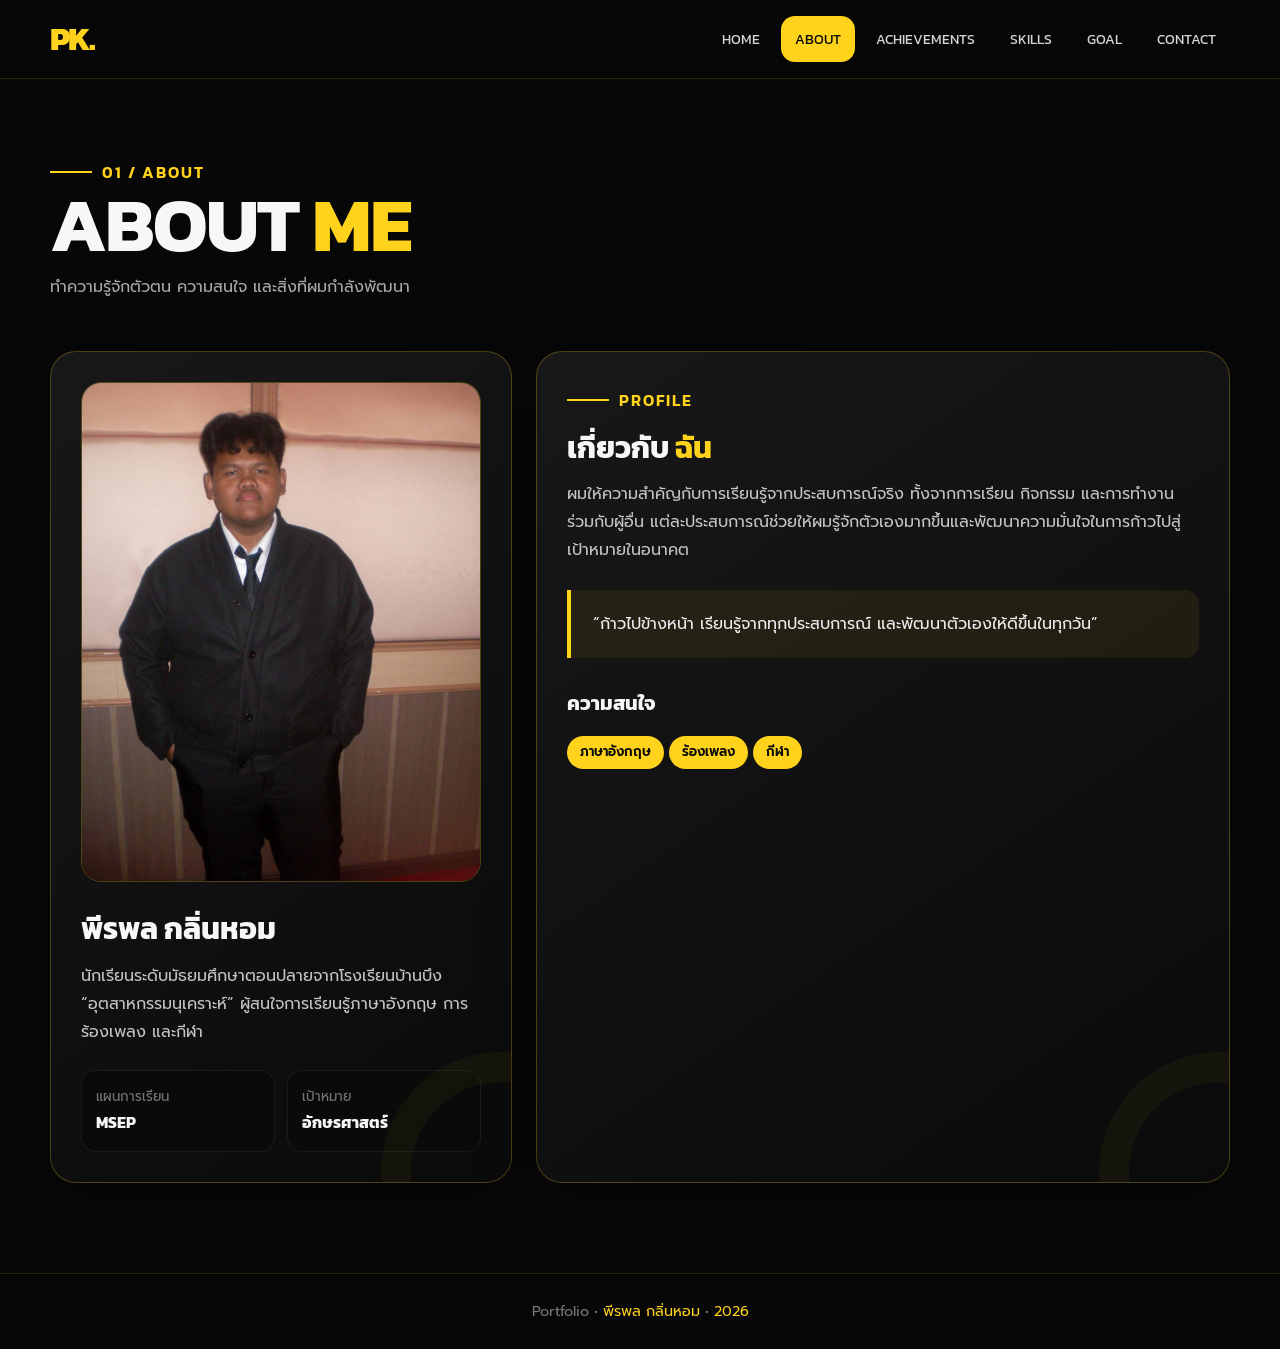
==== commit e9721489: "Update about.html" ====
--- a/about.html
+++ b/about.html
@@ -1 +1 @@
-<!doctype html><html lang="th"><head><meta charset="utf-8"><meta name="viewport" content="width=device-width,initial-scale=1"><meta name="description" content="Portfolio ของ พีรพล กลิ่นหอม"><title>About Me | พีรพล กลิ่นหอม</title><link rel="stylesheet" href="style.css"></head><body><header><div class="container nav"><a class="logo" href="index.html">PK.</a><button class="menu" aria-label="เปิดเมนู">☰</button><nav class="navlinks"><a href="index.html">HOME</a><a href="about.html">ABOUT</a><a href="education.html">EDUCATION</a><a href="achievements.html">ACHIEVEMENTS</a><a href="skills.html">SKILLS</a><a href="goal.html">GOAL</a><a href="contact.html">CONTACT</a></nav></div></header><main><div class="container page-head"><div class="eyebrow">01 / ABOUT</div><h1>ABOUT <span>ME</span></h1><p>ทำความรู้จักตัวตน ความสนใจ และสิ่งที่ผมกำลังพัฒนา</p></div><section class="section"><div class="container grid2"><div class="card"><img class="about-photo" src="assets/profile.jpg" alt="พีรพล กลิ่นหอม"><h2>พีรพล กลิ่นหอม</h2><p>นักเรียนระดับมัธยมศึกษาตอนปลายจากโรงเรียนบ้านบึง “อุตสาหกรรมนุเคราะห์” ผู้สนใจการเรียนรู้ภาษาอังกฤษ การร้องเพลง และกีฬา</p><div class="facts"><div class="fact"><small>แผนการเรียน</small><b>MSEP</b></div><div class="fact"><small>เป้าหมาย</small><b>อักษรศาสตร์</b></div></div></div><div class="card"><div class="eyebrow">PROFILE</div><h2 style="margin-top:16px">เกี่ยวกับ <span>ฉัน</span></h2><p>ผมให้ความสำคัญกับการเรียนรู้จากประสบการณ์จริง ทั้งจากการเรียน กิจกรรม และการทำงานร่วมกับผู้อื่น แต่ละประสบการณ์ช่วยให้ผมรู้จักตัวเองมากขึ้นและพัฒนาความมั่นใจในการก้าวไปสู่เป้าหมายในอนาคต</p><div class="quote">“ก้าวไปข้างหน้า เรียนรู้จากทุกประสบการณ์ และพัฒนาตัวเองให้ดีขึ้นในทุกวัน”</div><h3 style="margin-top:28px">ความสนใจ</h3><span class="tag">ภาษาอังกฤษ</span><span class="tag">ร้องเพลง</span><span class="tag">กีฬา</span></div></div></section></main><footer><div class="container">Portfolio • <span>พีรพล กลิ่นหอม</span> • <span class="year"></span></div></footer><script src="script.js"></script></body></html>+<!doctype html><html lang="th"><head><meta charset="utf-8"><meta name="viewport" content="width=device-width,initial-scale=1"><meta name="description" content="Portfolio ของ พีรพล กลิ่นหอม"><title>About Me | พีรพล กลิ่นหอม</title><link rel="stylesheet" href="style.css"></head><body><header><div class="container nav"><a class="logo" href="index.html">PK.</a><button class="menu" aria-label="เปิดเมนู">☰</button><nav class="navlinks"><a href="index.html">HOME</a><a href="about.html">ABOUT</a><a href="achievements.html">ACHIEVEMENTS</a><a href="skills.html">SKILLS</a><a href="goal.html">GOAL</a><a href="contact.html">CONTACT</a></nav></div></header><main><div class="container page-head"><div class="eyebrow">01 / ABOUT</div><h1>ABOUT <span>ME</span></h1><p>ทำความรู้จักตัวตน ความสนใจ และสิ่งที่ผมกำลังพัฒนา</p></div><section class="section"><div class="container grid2"><div class="card"><img class="about-photo" src="assets/profile.jpg" alt="พีรพล กลิ่นหอม"><h2>พีรพล กลิ่นหอม</h2><p>นักเรียนระดับมัธยมศึกษาตอนปลายจากโรงเรียนบ้านบึง “อุตสาหกรรมนุเคราะห์” ผู้สนใจการเรียนรู้ภาษาอังกฤษ การร้องเพลง และกีฬา</p><div class="facts"><div class="fact"><small>แผนการเรียน</small><b>MSEP</b></div><div class="fact"><small>เป้าหมาย</small><b>อักษรศาสตร์</b></div></div></div><div class="card"><div class="eyebrow">PROFILE</div><h2 style="margin-top:16px">เกี่ยวกับ <span>ฉัน</span></h2><p>ผมให้ความสำคัญกับการเรียนรู้จากประสบการณ์จริง ทั้งจากการเรียน กิจกรรม และการทำงานร่วมกับผู้อื่น แต่ละประสบการณ์ช่วยให้ผมรู้จักตัวเองมากขึ้นและพัฒนาความมั่นใจในการก้าวไปสู่เป้าหมายในอนาคต</p><div class="quote">“ก้าวไปข้างหน้า เรียนรู้จากทุกประสบการณ์ และพัฒนาตัวเองให้ดีขึ้นในทุกวัน”</div><h3 style="margin-top:28px">ความสนใจ</h3><span class="tag">ภาษาอังกฤษ</span><span class="tag">ร้องเพลง</span><span class="tag">กีฬา</span></div></div></section></main><footer><div class="container">Portfolio • <span>พีรพล กลิ่นหอม</span> • <span class="year"></span></div></footer><script src="script.js"></script></body></html>
